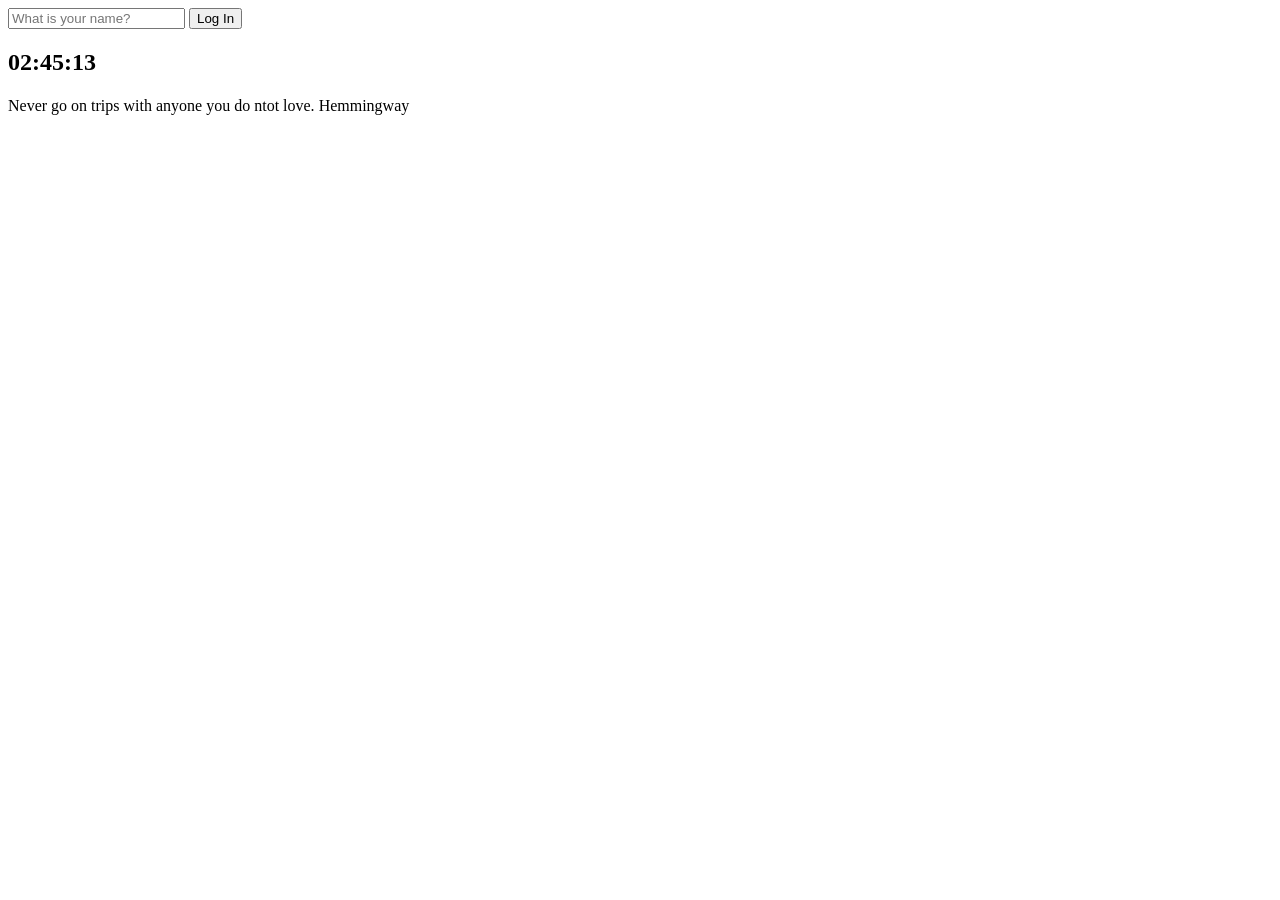
==== login1.html @ 673ea258 "Signed-off-by: neoulwhale <141241540+neoulwhale@users.noreply.github.com>" ====
<!DOCTYPE html>
<html lang="ko">
    <head>
        <meta charset="UTF-8">
        <meta name="viewport" content="width=device-width, initial-scale=1.0">
        <link rel="stylesheet" href="css/style.css">
        <title>Momentum App</title>
    </head>

    <body>
        <form id="login-form" class="hidden">
            <input required maxlength="15" type="text" placeholder="What is your name?"\>
            <input type="submit" value="Log In"/>
        </form>
        <h2 id="clock">00:00</h2>
        <h1 id="greeting" class="hidden"></h1>
        <div id="quote">
            <span></span>
            <span></span>
        </div>
        <script src="js/greetings.js"></script>
        <script src="js/clock.js"></script>
        <script src="js/quotes.js"></script>
        <script src="js/background.js"></script>
    </body>
</html>
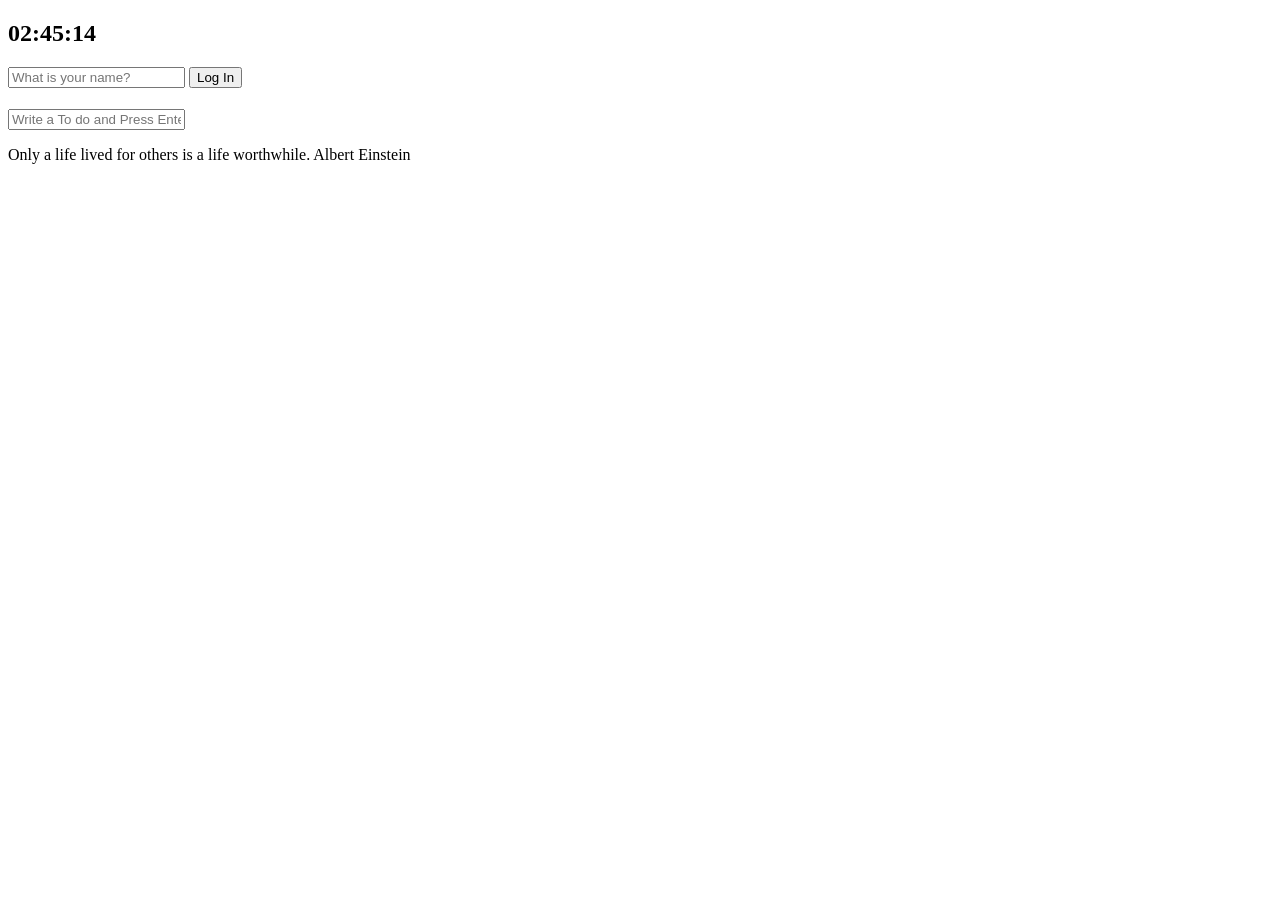
==== commit a860b5c7: "1122" ====
--- a/login1.html
+++ b/login1.html
@@ -8,19 +8,32 @@
     </head>
 
     <body>
+        <h2 id="clock">00:00</h2>
         <form id="login-form" class="hidden">
             <input required maxlength="15" type="text" placeholder="What is your name?"\>
             <input type="submit" value="Log In"/>
         </form>
-        <h2 id="clock">00:00</h2>
         <h1 id="greeting" class="hidden"></h1>
+        <form id="todo-form">
+            <input type="text" placeholder="Write a To do and Press Enter">
+        </form>
+        <ul id="todo-list">
+
+        </ul>
         <div id="quote">
             <span></span>
             <span></span>
         </div>
+        <div id="weather">
+            <span></span>
+            <span></span>
+        </div>
+        <script src="js/config.js"></script>
         <script src="js/greetings.js"></script>
         <script src="js/clock.js"></script>
         <script src="js/quotes.js"></script>
+        <script src="js/todo.js"></script>
         <script src="js/background.js"></script>
+        <script src="js/weather.js"></script>
     </body>
 </html>
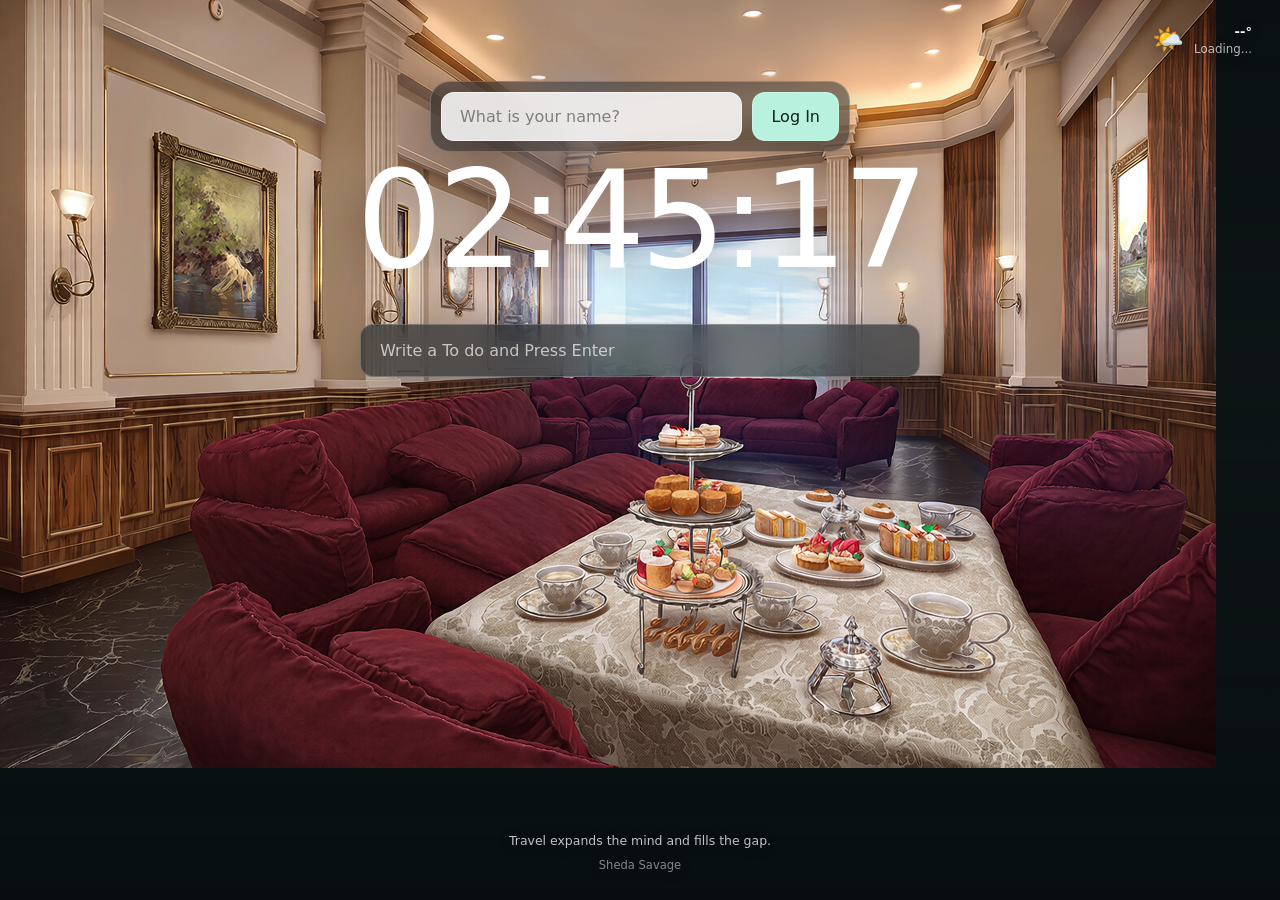
==== commit 6832da13: "style: add layout and responsive design" ====
--- a/login1.html
+++ b/login1.html
@@ -8,26 +8,40 @@
     </head>
 
     <body>
-        <h2 id="clock">00:00</h2>
-        <form id="login-form" class="hidden">
-            <input required maxlength="15" type="text" placeholder="What is your name?"\>
-            <input type="submit" value="Log In"/>
-        </form>
-        <h1 id="greeting" class="hidden"></h1>
-        <form id="todo-form">
-            <input type="text" placeholder="Write a To do and Press Enter">
-        </form>
-        <ul id="todo-list">
+    <!-- 배경 사진: background.js가 이 안에 레이어 두 장을 만듭니다 -->
+        <div id="background-container" aria-hidden="true"></div>
 
-        </ul>
+        <!-- 인사말, 시계, 투두를 세로로 쌓는 가운데 영역 -->
+        <main id="center">
+            <form id="login-form" class="hidden">
+                <input required maxlength="15" type="text" placeholder="What is your name?" aria-label="name">
+                <input type="submit" value="Log In">
+            </form>
+            <h1 id="greeting" class="hidden"></h1>
+            <h2 id="clock">00:00:00</h2>
+            <form id="todo-form">
+                <input type="text" placeholder="Write a To do and Press Enter" aria-label="to do">
+            </form>
+            <ul id="todo-list"></ul>
+        </main>
+
+        <!-- 명언: quotes.js가 span 두 개(명언, 저자)를 채움 -->
         <div id="quote">
             <span></span>
             <span></span>
         </div>
+
+        <!-- 날씨: weather.js가 이모지, 툴팁 설명, 온도, 도시를 채움 -->
         <div id="weather">
-            <span></span>
-            <span></span>
+            <span class="weather-icon-wrap" data-description="Loading">
+                <span class="weather-icon">🌤️</span>
+            </span>
+            <span class="weather-copy">
+                <span class="weather-temperature">--°</span>
+                <span class="weather-city">Loading...</span>
+            </span>
         </div>
+
         <script src="js/config.js"></script>
         <script src="js/greetings.js"></script>
         <script src="js/clock.js"></script>
--- a/css/style.css
+++ b/css/style.css
@@ -0,0 +1,394 @@
+/*
+  Momentum 클론 스타일
+  - 어두운 배경 사진 위에 흰 글씨와 반투명 유리(glassmorphism) 패널
+  - 레이아웃: #center(인사말 → 시계 → 투두)를 세로로 쌓고,
+              날씨는 우상단, 명언은 하단 중앙에 고정
+*/
+
+/* 1. 공통 변수: 색과 효과를 한곳에서 관리 */
+:root {
+  --text: #ffffff;
+  --border: rgba(255, 255, 255, 0.22);
+  --accent: #b8f2df;
+  --glass: rgba(18, 25, 30, 0.3);
+  --glass-strong: rgba(18, 25, 30, 0.5);
+  --blur: blur(16px);
+  --shadow: 0 16px 50px rgba(0, 0, 0, 0.22);
+  --ease: 220ms ease;
+}
+
+* {
+  box-sizing: border-box;
+}
+
+html,
+body {
+  height: 100%;
+  margin: 0;
+}
+
+body {
+  overflow: hidden;
+  color: var(--text);
+  background: #101718; /* 사진이 로드되기 전의 바탕색 */
+  font-family: "Segoe UI", "Apple SD Gothic Neo", "Noto Sans KR", system-ui, sans-serif;
+}
+
+/* greetings.js가 이 클래스를 넣었다 뺐다 하며 보이고 숨김 */
+.hidden {
+  display: none !important;
+}
+
+/* 2. 배경: background.js가 .background-layer 두 장을 만들어 번갈아 보여 줌 */
+#background-container {
+  position: fixed;
+  inset: 0;
+  z-index: -1;
+  overflow: hidden;
+}
+
+.background-layer {
+  position: absolute;
+  inset: 0;
+  background-position: center;
+  background-size: cover;
+  opacity: 0;
+  transform: scale(1.05);
+  /* 투명도는 1.5초 동안 서서히, 확대는 8초 동안 천천히 */
+  transition: opacity 1.5s ease, transform 8s ease;
+}
+
+.background-layer.is-visible {
+  opacity: 1;
+  transform: scale(1);
+}
+
+/* 사진이 밝아도 글씨가 읽히도록 위아래를 어둡게 덮음 */
+#background-container::after {
+  content: "";
+  position: absolute;
+  inset: 0;
+  background: linear-gradient(
+    180deg,
+    rgba(3, 10, 12, 0.5) 0%,
+    rgba(3, 10, 12, 0.18) 40%,
+    rgba(3, 10, 12, 0.62) 100%
+  );
+}
+
+/* 3. 가운데 영역: 인사말 → 시계 → 투두 입력 → 투두 목록 */
+#center {
+  position: fixed;
+  inset: 0;
+  z-index: 2;
+  display: flex;
+  flex-direction: column;
+  align-items: center;
+  /* 위: 인사말 여백 / 아래: 명언이 들어갈 공간 */
+  padding: clamp(48px, 9vh, 96px) 18px 96px;
+}
+
+/* 인사말 (화면 중앙 상단) */
+#greeting {
+  margin: 0;
+  font-size: clamp(1.1rem, 2.4vw, 1.7rem);
+  font-weight: 400;
+  letter-spacing: -0.02em;
+  text-align: center;
+  text-shadow: 0 2px 20px rgba(0, 0, 0, 0.35);
+  animation: rise 800ms ease both;
+}
+
+/* 시계: 크고 얇게. tabular-nums로 숫자 폭을 고정해 매초 흔들리지 않음 */
+#clock {
+  margin: 0 0 clamp(20px, 4vh, 40px);
+  font-size: clamp(3.4rem, 12vw, 8.5rem);
+  font-weight: 200;
+  line-height: 1;
+  letter-spacing: -0.04em;
+  font-variant-numeric: tabular-nums;
+  white-space: nowrap;
+  text-shadow: 0 8px 35px rgba(0, 0, 0, 0.28);
+  animation: rise 900ms 120ms ease both;
+}
+
+/* 로그인 폼 (이름이 저장되기 전에만 보임, 인사말 자리에 표시) */
+#login-form {
+  display: flex;
+  gap: 10px;
+  width: min(420px, 100%);
+  padding: 10px;
+  border: 1px solid var(--border);
+  border-radius: 20px;
+  background: var(--glass-strong);
+  box-shadow: var(--shadow);
+  backdrop-filter: var(--blur);
+  -webkit-backdrop-filter: var(--blur);
+  animation: rise 700ms ease both;
+}
+
+#login-form input[type="text"] {
+  flex: 1;
+  min-width: 0;
+  color: #111111;                        /* 입력하는 글씨: 검정 */
+  caret-color: #111111;                  /* 깜빡이는 커서도 검정 */
+  background: rgba(255, 255, 255, 0.85); /* 검은 글씨가 보이도록 밝은 배경 */
+  border-color: rgba(255, 255, 255, 0.6);
+}
+
+#login-form input[type="text"]::placeholder {
+  color: rgba(0, 0, 0, 0.45);            /* 안내 문구는 연한 회색 */
+}
+
+#login-form input[type="submit"] {
+  color: #12201e;
+  background: var(--accent);
+  cursor: pointer;
+}
+
+/* 4. 투두 입력창과 목록 (반투명) */
+#login-form input,
+#todo-form input {
+  padding: 14px 18px;
+  color: var(--text);
+  font: inherit;
+  border: 1px solid var(--border);
+  border-radius: 13px;
+  outline: none;
+  transition: border-color var(--ease), background var(--ease), box-shadow var(--ease);
+}
+
+#todo-form {
+  width: min(560px, 100%);
+  animation: rise 900ms 260ms ease both;
+}
+
+#todo-form input {
+  width: 100%;
+  padding: 16px 19px;
+  background: rgba(18, 25, 30, 0.6); /* 투명도 0.3 → 0.6 (클수록 불투명) */
+  box-shadow: var(--shadow);
+  backdrop-filter: var(--blur);
+  -webkit-backdrop-filter: var(--blur);
+}
+
+input::placeholder {
+  color: rgba(255, 255, 255, 0.68);
+}
+
+/* 입력창을 클릭했을 때 테두리가 청록색으로 */
+#login-form input:focus,
+#todo-form input:focus {
+  border-color: rgba(184, 242, 223, 0.8);
+  box-shadow: 0 0 0 4px rgba(184, 242, 223, 0.12);
+}
+
+/* 일정 입력창을 클릭하면 배경을 한 단계 더 진하게 */
+#todo-form input:focus {
+  background: rgba(18, 25, 30, 0.75);
+}
+
+/* 목록: 남은 높이만큼만 차지하고, 넘치면 안에서만 스크롤 */
+#todo-list {
+  flex: 1;
+  min-height: 0;
+  width: min(560px, 100%);
+  margin: 12px 0 0;
+  padding: 4px 6px 0 0;
+  list-style: none;
+  overflow-y: auto;
+  animation: rise 900ms 340ms ease both;
+}
+
+#todo-list li {
+  display: flex;
+  align-items: center;
+  justify-content: space-between;
+  gap: 14px;
+  margin-bottom: 8px;
+  padding: 12px 14px 12px 17px;
+  border: 1px solid rgba(255, 255, 255, 0.14);
+  border-radius: 13px;
+  background: rgba(18, 25, 30, 0.32);
+  backdrop-filter: blur(12px);
+  -webkit-backdrop-filter: blur(12px);
+  transition: background var(--ease), border-color var(--ease), transform var(--ease);
+}
+
+/* 마우스를 올리면 살짝 떠오르고 진해짐 */
+#todo-list li:hover {
+  border-color: rgba(184, 242, 223, 0.42);
+  background: rgba(18, 25, 30, 0.55);
+  transform: translateY(-2px);
+}
+
+#todo-list li span {
+  min-width: 0;
+  overflow: hidden;
+  font-size: 0.95rem;
+  text-overflow: ellipsis;
+  white-space: nowrap;
+}
+
+/* 삭제 버튼: 평소엔 흐리다가 항목에 hover하면 빨갛게 강조 */
+#todo-list li button {
+  flex: none;
+  width: 30px;
+  height: 30px;
+  padding: 0;
+  border: 0;
+  border-radius: 50%;
+  background: transparent;
+  opacity: 0.45;
+  cursor: pointer;
+  transition: opacity var(--ease), background var(--ease), transform var(--ease);
+}
+
+#todo-list li:hover button {
+  opacity: 1;
+}
+
+#todo-list li button:hover {
+  background: rgba(255, 101, 101, 0.7);
+  transform: scale(1.1);
+}
+
+/* 얇은 스크롤바 */
+#todo-list::-webkit-scrollbar {
+  width: 5px;
+}
+
+#todo-list::-webkit-scrollbar-thumb {
+  border-radius: 999px;
+  background: rgba(255, 255, 255, 0.28);
+}
+
+/* 5. 날씨: 오른쪽 상단에 작게 */
+#weather {
+  position: fixed;
+  top: 24px;
+  right: 28px;
+  z-index: 4;
+  display: flex;
+  align-items: center;
+  gap: 10px;
+  font-size: 0.82rem;
+  text-shadow: 0 2px 12px rgba(0, 0, 0, 0.4);
+}
+
+/* 이모지를 감싸는 칸. 툴팁의 기준 위치가 됨 */
+.weather-icon-wrap {
+  position: relative;
+  display: inline-flex;
+  cursor: help;
+}
+
+.weather-icon {
+  font-size: 1.6rem;
+  line-height: 1;
+}
+
+/* 툴팁: HTML의 data-description 값을 ::after로 꺼내 보여 줌 */
+.weather-icon-wrap::after {
+  content: attr(data-description);
+  position: absolute;
+  top: calc(100% + 8px);
+  right: 0;
+  padding: 5px 8px;
+  color: rgba(255, 255, 255, 0.9);
+  font-size: 0.68rem;
+  line-height: 1;
+  white-space: nowrap;
+  border: 1px solid rgba(255, 255, 255, 0.18);
+  border-radius: 7px;
+  background: rgba(10, 17, 19, 0.85);
+  opacity: 0;
+  transform: translateY(-4px);
+  pointer-events: none;
+  transition: opacity var(--ease), transform var(--ease);
+}
+
+.weather-icon-wrap:hover::after {
+  opacity: 1;
+  transform: translateY(0);
+}
+
+/* 온도(위) + 도시(아래) */
+.weather-copy {
+  display: flex;
+  flex-direction: column;
+  align-items: flex-end;
+  gap: 3px;
+}
+
+.weather-temperature {
+  font-weight: 600;
+}
+
+.weather-city {
+  color: rgba(255, 255, 255, 0.7);
+  font-size: 0.74rem;
+}
+
+/* 6. 명언: 하단 중앙에 작고 은은하게 */
+#quote {
+  position: fixed;
+  bottom: 26px;
+  left: 0;
+  right: 0;
+  z-index: 3;
+  display: flex;
+  flex-direction: column;
+  align-items: center;
+  gap: 6px;
+  margin: 0 auto;
+  width: min(680px, calc(100% - 40px));
+  color: rgba(255, 255, 255, 0.75);
+  font-size: 0.78rem;
+  line-height: 1.5;
+  text-align: center;
+  text-shadow: 0 2px 12px rgba(0, 0, 0, 0.4);
+}
+
+#quote span:last-child {
+  color: rgba(255, 255, 255, 0.5);
+  font-size: 0.72rem;
+}
+
+/* 7. 등장 애니메이션 (아래에서 살짝 올라오며 나타남) */
+@keyframes rise {
+  from {
+    opacity: 0;
+    transform: translateY(12px);
+  }
+  to {
+    opacity: 1;
+    transform: translateY(0);
+  }
+}
+
+/* 8. 모바일 */
+@media (max-width: 600px) {
+  #weather {
+    top: 16px;
+    right: 16px;
+  }
+
+  #center {
+    padding-top: 72px;
+  }
+
+  #clock {
+    font-size: clamp(3rem, 18vw, 5.5rem);
+  }
+}
+
+/* 시스템에서 '동작 줄이기'를 켠 사용자를 위해 애니메이션 최소화 */
+@media (prefers-reduced-motion: reduce) {
+  *,
+  *::before,
+  *::after {
+    animation-duration: 0.01ms !important;
+    transition-duration: 0.01ms !important;
+  }
+}
